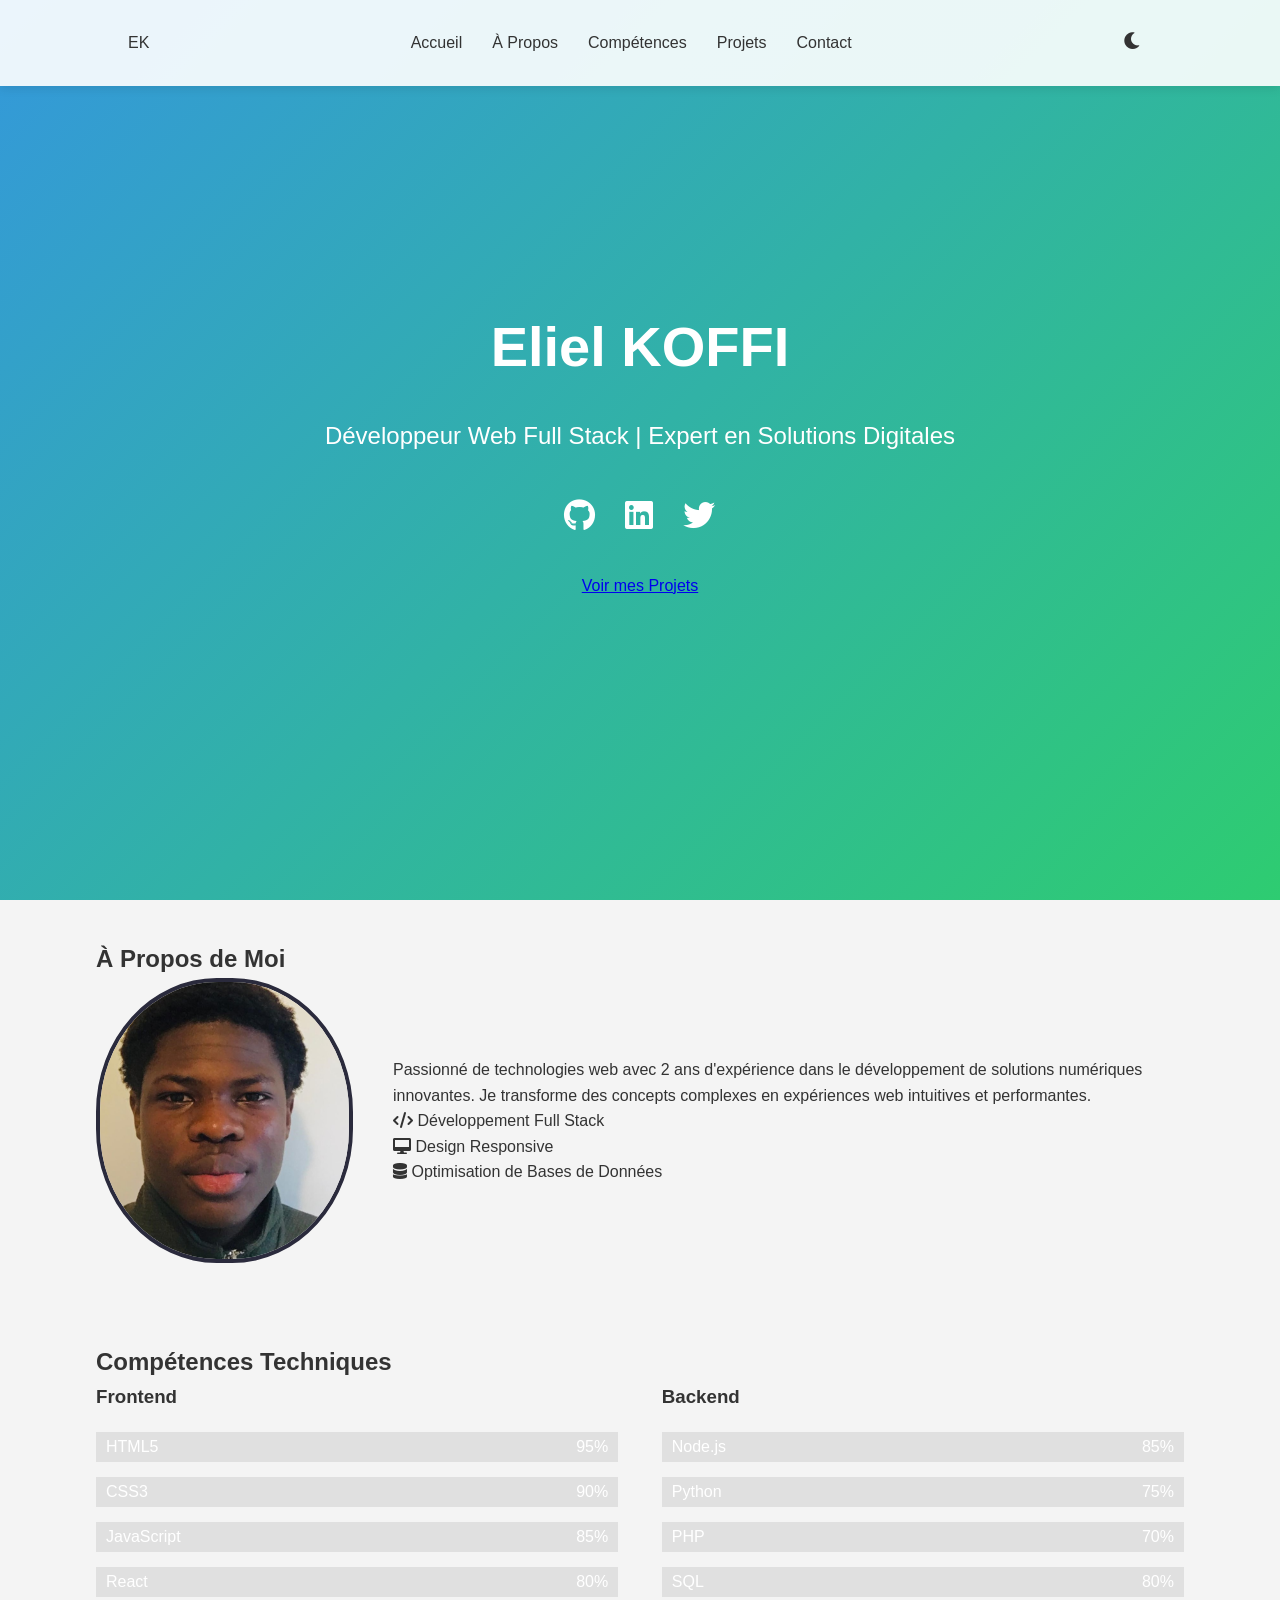
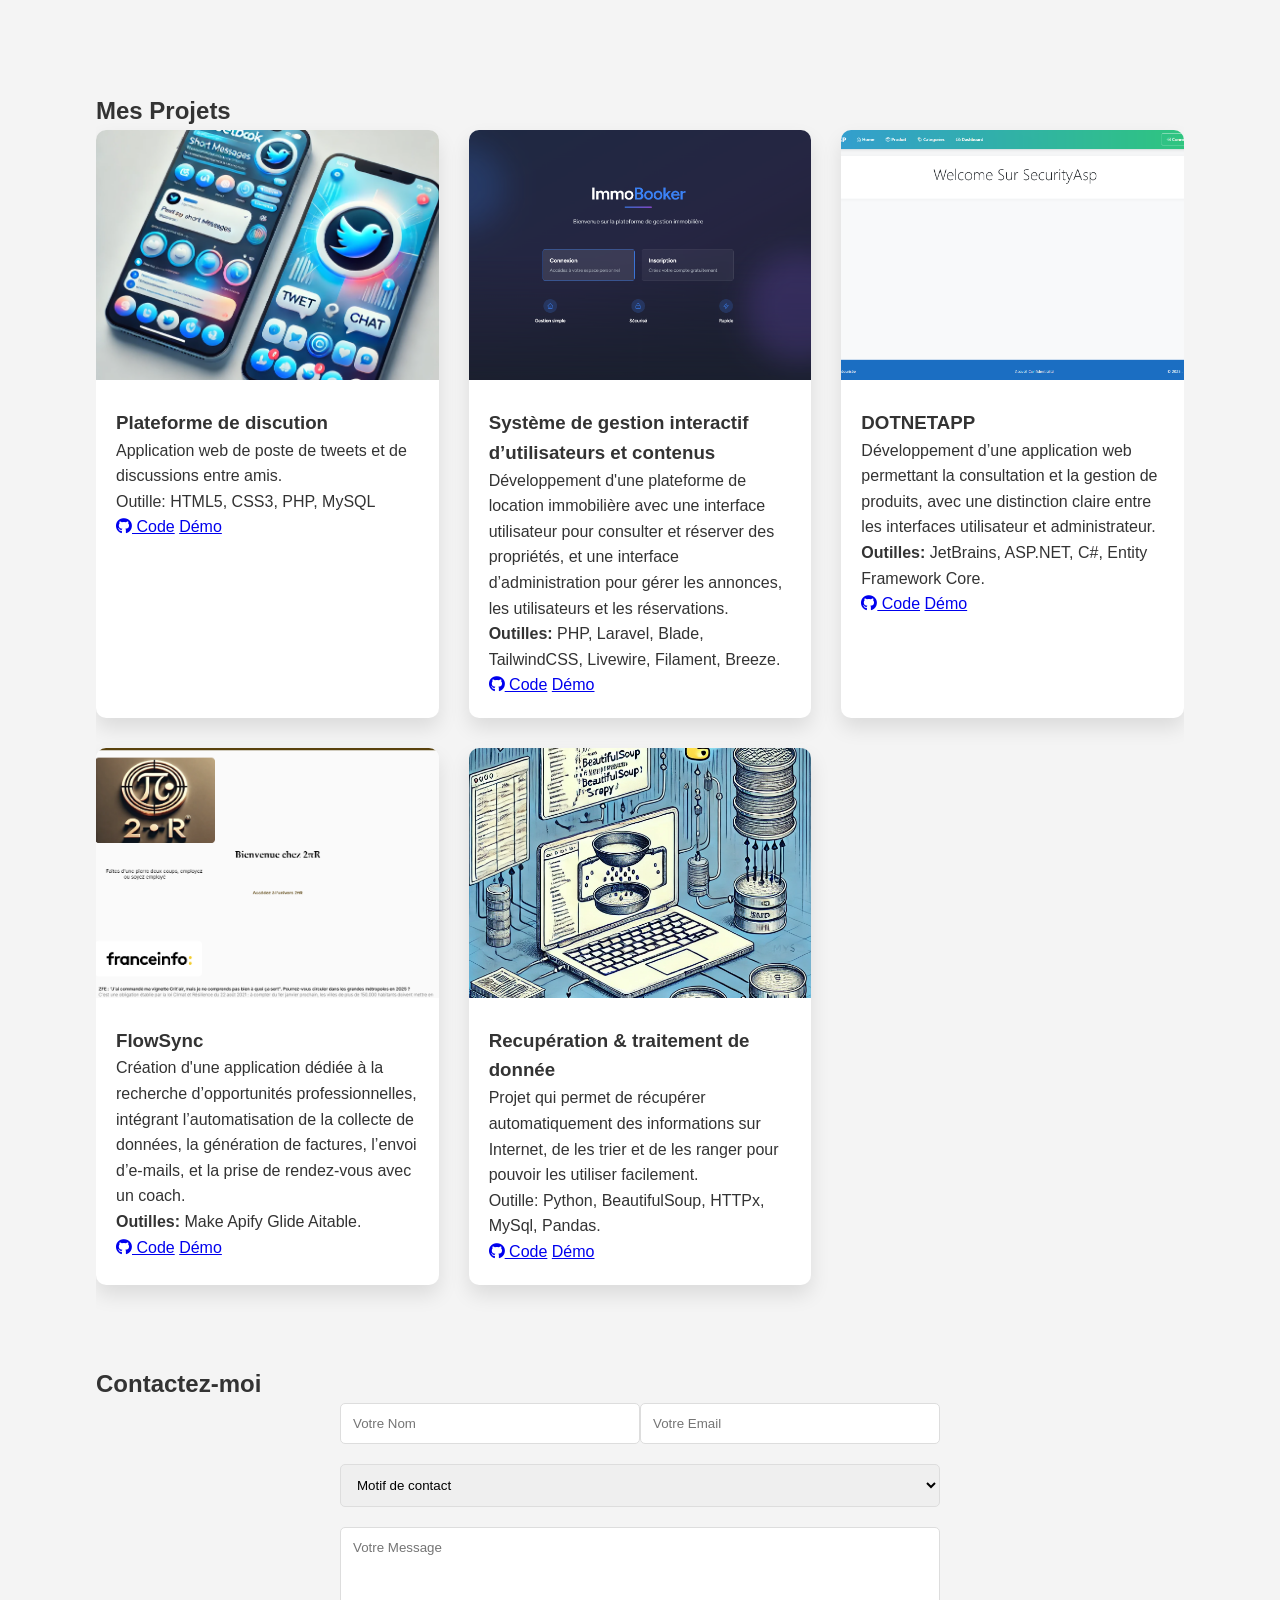
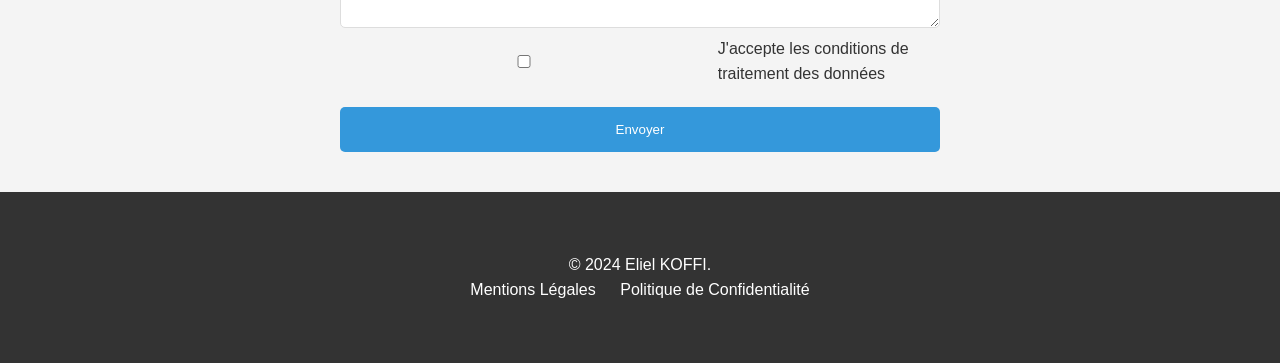
==== index.html @ 54e862e0 "renomage de inex-html.html en index.html" ====
<!DOCTYPE html>
<html lang="fr">
<head>
    <meta charset="UTF-8">
    <meta name="viewport" content="width=device-width, initial-scale=1.0">
    <title>Koffi Eliel - Développeur full-stack</title>
    <link rel="stylesheet" href="styles-css.css">
    <link rel="stylesheet" href="https://cdnjs.cloudflare.com/ajax/libs/font-awesome/6.0.0-beta3/css/all.min.css">
</head>
<body>
    <nav class="navbar">
        <div class="logo">EK</div>
        <ul class="nav-links">
            <li><a href="#home">Accueil</a></li>
            <li><a href="#about">À Propos</a></li>
            <li><a href="#skills">Compétences</a></li>
            <li><a href="#projects">Projets</a></li>
            <li><a href="#contact">Contact</a></li>
        </ul>
        <div class="theme-toggle">
            <i class="fas fa-moon" id="theme-icon"></i>
        </div>
    </nav>

    <section id="home" class="hero">
        <div class="hero-content">
            <h1>Eliel KOFFI</h1>
            <p class="typing-effect">Développeur Web Full Stack | Expert en Solutions Digitales</p>
            <div class="social-links">
                <a href="#" class="social-icon"><i class="fab fa-github"></i></a>
                <a href="https://www.linkedin.com/in/eliel-koffi-778b942a5/" class="social-icon"><i class="fab fa-linkedin"></i></a>
                <a href="#" class="social-icon"><i class="fab fa-twitter"></i></a>
            </div>
            <a href="#projects" class="cta-button">Voir mes Projets</a>
        </div>
    </section>

    <section id="about" class="section">
        <div class="container">
            <h2>À Propos de Moi</h2>
            <div class="about-content">
                <div class="profile-image">
                    <img src="Moi.jpg" alt="Eliel KOFFI">
                </div>
                <div class="about-text">
                    <p>Passionné de technologies web avec 2 ans d'expérience dans le développement de solutions numériques innovantes. Je transforme des concepts complexes en expériences web intuitives et performantes.</p>
                    <div class="skills-summary">
                        <div class="skill-item">
                            <i class="fas fa-code"></i>
                            <span>Développement Full Stack</span>
                        </div>
                        <div class="skill-item">
                            <i class="fas fa-desktop"></i>
                            <span>Design Responsive</span>
                        </div>
                        <div class="skill-item">
                            <i class="fas fa-database"></i>
                            <span>Optimisation de Bases de Données</span>
                        </div>
                    </div>
                </div>
            </div>
        </div>
    </section>

    <section id="skills" class="section">
        <div class="container">
            <h2>Compétences Techniques</h2>
            <div class="skills-grid">
                <div class="skill-category">
                    <h3>Frontend</h3>
                    <div class="skill-bars">
                        <div class="skill-bar" data-skill="HTML5" data-percentage="95"></div>
                        <div class="skill-bar" data-skill="CSS3" data-percentage="90"></div>
                        <div class="skill-bar" data-skill="JavaScript" data-percentage="85"></div>
                        <div class="skill-bar" data-skill="React" data-percentage="80"></div>
                    </div>
                </div>
                <div class="skill-category">
                    <h3>Backend</h3>
                    <div class="skill-bars">
                        <div class="skill-bar" data-skill="Node.js" data-percentage="85"></div>
                        <div class="skill-bar" data-skill="Python" data-percentage="75"></div>
                        <div class="skill-bar" data-skill="PHP" data-percentage="70"></div>
                        <div class="skill-bar" data-skill="SQL" data-percentage="80"></div>
                    </div>
                </div>
            </div>
        </div>
    </section>

    <section id="projects" class="section">
        <div class="container">
            <h2>Mes Projets</h2>
            <div class="projects-grid">
                <div class="project-card" data-category="web">
                    <img src="Image TweetBook.png" alt=" Projet TweetBook">
                    <div class="project-info">
                        <h3>Plateforme de discution</h3>
                        <p>Application web de poste de tweets et de discussions entre amis.</p>
                        <div class="project-tags">
                            <samp>Outille: </samp>
                            <span>HTML5,</span>
                            <span>CSS3,</span>
                            <span>PHP,</span>
                            <span>MySQL</span>
                        </div>
                        <div class="project-links">
                            <a href="#" class="btn-github"><i class="fab fa-github"></i> Code</a>
                            <a href="#" class="btn-demo">Démo</a>
                        </div>
                    </div>
                </div>
                <div class="project-card" data-category="web">
                    <img src="LaraApp.png" alt="page d'accueil de LaraAPP">
                    <div class="project-info">
                        <h3>Système de gestion interactif d’utilisateurs et contenus</h3>
                        <p> Développement d'une plateforme de location immobilière avec une interface utilisateur pour consulter
                            et réserver des propriétés, et une interface d’administration pour gérer les annonces, les utilisateurs
                            et les réservations.
                            <!--
                            <br>- Structuration complète de la base de données et des modèles métiers.
                            <br>- Mise en place d’un système d’authentification avec interfaces sécurisées.
                            <br>- Utilisation de composants dynamiques avec Blade, Livewire, Breeze et TailwindCSS.
                            <br>- Création d’une interface d’administration via Filament pour la gestion avancée des utilisateurs et des contenus.-->
                        </p>
                        <div class="project-tags">
                            <span><strong>Outilles:</strong> PHP, Laravel, Blade, TailwindCSS, Livewire, Filament, Breeze.</span>
                        </div>
                        <div class="project-links">
                            <a href="#" class="btn-github"><i class="fab fa-github"></i> Code</a>
                            <a href="#" class="btn-demo">Démo</a>
                        </div>
                    </div>
                </div>
                <div class="project-card" data-category="web">
                    <img src="DOTNETApp.png" alt="page d'accueil de LaraAPP">
                    <div class="project-info">
                        <h3>DOTNETAPP</h3>
                        <p>Développement d’une application web permettant la consultation et la gestion de produits, 
                            avec une distinction claire entre les interfaces utilisateur et administrateur.
                            <!--
                            <br>- Authentification sécurisée avec gestion des rôles (utilisateur/admin).
                            
                            <br>- Interface responsive adaptée à chaque type de profil.
                            
                            <br>- Partie utilisateur : navigation simple, filtrage dynamique des produits par catégorie, inscription personnalisée.
                            
                            <br>- Partie administrateur : ajout, modification et suppression de produits, gestion des utilisateurs et de leurs rôles.</p>-->
                        <div class="project-tags">
                            <span><strong>Outilles:</strong> JetBrains, ASP.NET, C#, Entity Framework Core.</span>
                        </div>
                        <div class="project-links">
                            <a href="#" class="btn-github"><i class="fab fa-github"></i> Code</a>
                            <a href="#" class="btn-demo">Démo</a>
                        </div>
                    </div>
                </div>

                <div class="project-card" data-category="web">
                    <img src="FlowSync.png" alt="page d'accueil de LaraAPP">
                    <div class="project-info">
                        <h3>FlowSync</h3>
                        <p>Création d'une application dédiée à la recherche d’opportunités professionnelles,
                            intégrant l’automatisation de la collecte de données, 
                            la génération de factures, l’envoi d’e-mails, et la prise de rendez-vous avec un coach.
                        <div class="project-tags">
                            <span><strong>Outilles:</strong> Make  Apify  Glide  Aitable.</span>
                        </div>
                        <div class="project-links">
                            <a href="https://eliel-airtable-app-98rp.glide.page" class="btn-github"><i class="fab fa-github"></i> Code</a>
                            <a href="https://eliel-airtable-app-98rp.glide.page" class="btn-demo">Démo</a>
                        </div>
                    </div>
                </div>
                
                <div class="project-card" data-category="web">
                    <img src="Web scraping.png" alt="image de web scraping">
                    <div class="project-info">
                        <h3>Recupération & traitement de donnée</h3>
                        <p>
                            Projet qui permet de récupérer automatiquement des informations sur Internet, 
                            de les trier et de les ranger pour pouvoir les utiliser facilement.
                        </p>
                        <div class="project-tags">
                            <span>Outille: </span>
                            <span>Python,</span>
                            <span>BeautifulSoup,</span>
                            <samp>HTTPx,</samp> 
                            <samp>MySql,</samp> 
                            <samp>Pandas.</span>
                            
                        </div>
                        <div class="project-links">
                            <a href="#" class="btn-github"><i class="fab fa-github"></i> Code</a>
                            <a href="#" class="btn-demo">Démo</a>
                        </div>
                    </div>
                </div>
                
            </div>
            <!--
            <div class="project-filters">
                <button class="filter-btn active" data-filter="all">Tous</button>
                <button class="filter-btn" data-filter="web">Web</button>
                <button class="filter-btn" data-filter="mobile">Mobile</button>
            </div>
            -->
            
        </div>
    </section>

    <section id="contact" class="section">
        <div class="container">
            <h2>Contactez-moi</h2>
            <form id="contactForm" class="contact-form">
                <div class="form-group">
                    <input type="text" id="name" placeholder="Votre Nom" required>
                    <input type="email" id="email" placeholder="Votre Email" required>
                </div>
                <div class="form-group">
                    <select id="reason" required>
                        <option value="">Motif de contact</option>
                        <option value="project">Proposition de Projet</option>
                        <option value="consultation">Consultation</option>
                        <option value="other">Autre</option>
                    </select>
                </div>
                <textarea id="message" placeholder="Votre Message" rows="5" required></textarea>
                <div class="form-group form-check">
                    <input type="checkbox" id="gdpr" required>
                    <label for="gdpr">J'accepte les conditions de traitement des données</label>
                </div>
                <button type="submit" class="submit-btn">Envoyer</button>
            </form>
        </div>
    </section>

    <footer>
        <div class="container">
            <p>&copy; 2024 Eliel KOFFI.</p>
            <div class="footer-links">
                <a href="#">Mentions Légales</a>
                <a href="#">Politique de Confidentialité</a>
            </div>
        </div>
    </footer>

    <div class="scroll-to-top">
        <i class="fas fa-arrow-up"></i>
    </div>

    <script src="script.js"></script>
</body>
</html>
---- styles-css.css ----
:root {
    --primary-color: #3498db;
    --secondary-color: #2ecc71;
    --background-light: #f4f4f4;
    --background-dark: #1a1a2e;
    --text-light: #333;
    --text-dark: #f4f4f4;
    --navbar-light: rgba(255,255,255,0.9);
    --navbar-dark: rgba(26, 26, 46, 0.9);
    --card-light: white;
    --card-dark: #2a2a3c;
}

* {
    margin: 0;
    padding: 0;
    box-sizing: border-box;
    font-family: 'Segoe UI', Tahoma, Geneva, Verdana, sans-serif;
    scroll-behavior: smooth;
}

body {
    background-color: var(--background-light);
    color: var(--text-light);
    line-height: 1.6;
    transition: background-color 0.3s, color 0.3s;
}

body.dark-mode {
    background-color: var(--background-dark);
    color: var(--text-dark);
}

.container {
    width: 85%;
    margin: auto;
    overflow: hidden;
    padding: 40px 0;
}

/* Navigation */
.navbar {
    display: flex;
    justify-content: space-between;
    align-items: center;
    padding: 20px 10%;
    background-color: var(--navbar-light);
    position: fixed;
    width: 100%;
    top: 0;
    z-index: 1000;
    box-shadow: 0 2px 10px rgba(0,0,0,0.1);
}


.nav-links {
    display: flex;
    list-style: none;
}

.nav-links li {
    margin: 0 15px;
}

.nav-links a {
    text-decoration: none;
    color: var(--text-light);
    font-weight: 500;
    transition: color 0.3s;
}

.nav-links a:hover {
    color: var(--primary-color);
}

/* Theme Toggle */
.theme-toggle {
    cursor: pointer;
    padding: 10px;
}

.theme-toggle i {
    font-size: 1.2rem;
    transition: transform 0.3s ease;
}

.theme-toggle:hover i {
    transform: scale(1.1);
}

/* Hero Section */
.hero {
    display: flex;
    align-items: center;
    justify-content: center;
    height: 100vh;
    text-align: center;
    background: linear-gradient(135deg, var(--primary-color), var(--secondary-color));
    color: white;
}

.hero-content {
    max-width: 800px;
    padding: 0 20px;
}

.hero h1 {
    font-size: 3.5em;
    margin-bottom: 20px;
}

.typing-effect {
    font-size: 1.5em;
    height: 50px;
    display: flex;
    align-items: center;
    justify-content: center;
}

.social-links {
    display: flex;
    justify-content: center;
    margin: 30px 0;
}

.social-icon {
    color: white;
    font-size: 2em;
    margin: 0 15px;
    transition: transform 0.3s;
}

.social-icon:hover {
    transform: scale(1.2);
}

/* About Section */
.about-content {
    display: flex;
    align-items: center;
    gap: 40px;
}

.profile-image {
    flex-shrink: 0;
    width: 257px;
    height: 285px;
    overflow: hidden;
    border-radius: 47%;
    border: 4px solid var(--card-dark);
}

.profile-image img {
    width: 100%;
    height: 100%;
    object-fit: cover;
}

.about-text {
    flex: 1;
}

/* Skills Section */
.skills-grid {
    display: flex;
    justify-content: space-between;
}

.skill-category {
    width: 48%;
}

.skill-bars {
    margin-top: 20px;
}

.skill-bar {
    background-color: #e0e0e0;
    height: 30px;
    margin-bottom: 15px;
    position: relative;
}

.skill-bar::before {
    content: attr(data-skill);
    position: absolute;
    left: 10px;
    top: 50%;
    transform: translateY(-50%);
    color: white;
    z-index: 1;
}

.skill-bar::after {
    content: attr(data-percentage)"%";
    position: absolute;
    right: 10px;
    top: 50%;
    transform: translateY(-50%);
    color: white;
    z-index: 1;
}

/* Projects Section */
.projects-grid {
    display: grid;
    grid-template-columns: repeat(3, 1fr);
    gap: 30px;
}

.project-card {
    background-color: var(--card-light);
    border-radius: 10px;
    overflow: hidden;
    box-shadow: 0 10px 20px rgba(0,0,0,0.1);
    transition: transform 0.3s;
}

.project-card:hover {
    transform: translateY(-10px);
}

.project-card img {
    width: 100%;
    height: 250px;
    object-fit: cover;
}

.project-info {
    padding: 20px;
}

/* Dark Mode Styles */
body.dark-mode .navbar {
    background-color: var(--navbar-dark);
}

body.dark-mode .nav-links a {
    color: var(--text-dark);
}

body.dark-mode .project-card {
    background-color: var(--card-dark);
}

body.dark-mode .project-info {
    color: var(--text-dark);
}

/* Contact Form */
.contact-form {
    max-width: 600px;
    margin: auto;
}

.form-group {
    display: flex;
    margin-bottom: 20px;
}

.form-group input, 
.contact-form select, 
.contact-form textarea {
    width: 100%;
    padding: 12px;
    border: 1px solid #ddd;
    border-radius: 5px;
}

.form-check {
    display: flex;
    align-items: center;
}

.form-check input {
    margin-right: 10px;
}

.submit-btn {
    width: 100%;
    padding: 15px;
    background-color: var(--primary-color);
    color: white;
    border: none;
    border-radius: 5px;
    cursor: pointer;
    transition: background-color 0.3s;
}

.submit-btn:hover {
    background-color: #2980b9;
}

/* Footer */
footer {
    background-color: #333;
    color: white;
    text-align: center;
    padding: 20px 0;
}

.footer-links a {
    color: white;
    margin: 0 10px;
    text-decoration: none;
}

/* Scroll to Top */
.scroll-to-top {
    position: fixed;
    bottom: 20px;
    right: 20px;
    background-color: var(--primary-color);
    color: white;
    width: 40px;
    height: 40px;
    border-radius: 50%;
    display: flex;
    justify-content: center;
    align-items: center;
    cursor: pointer;
    transition: opacity 0.3s, transform 0.3s;
    opacity: 0;
}

.scroll-to-top.visible {
    opacity: 1;
}

.scroll-to-top:hover {
    transform: translateY(-5px);
}
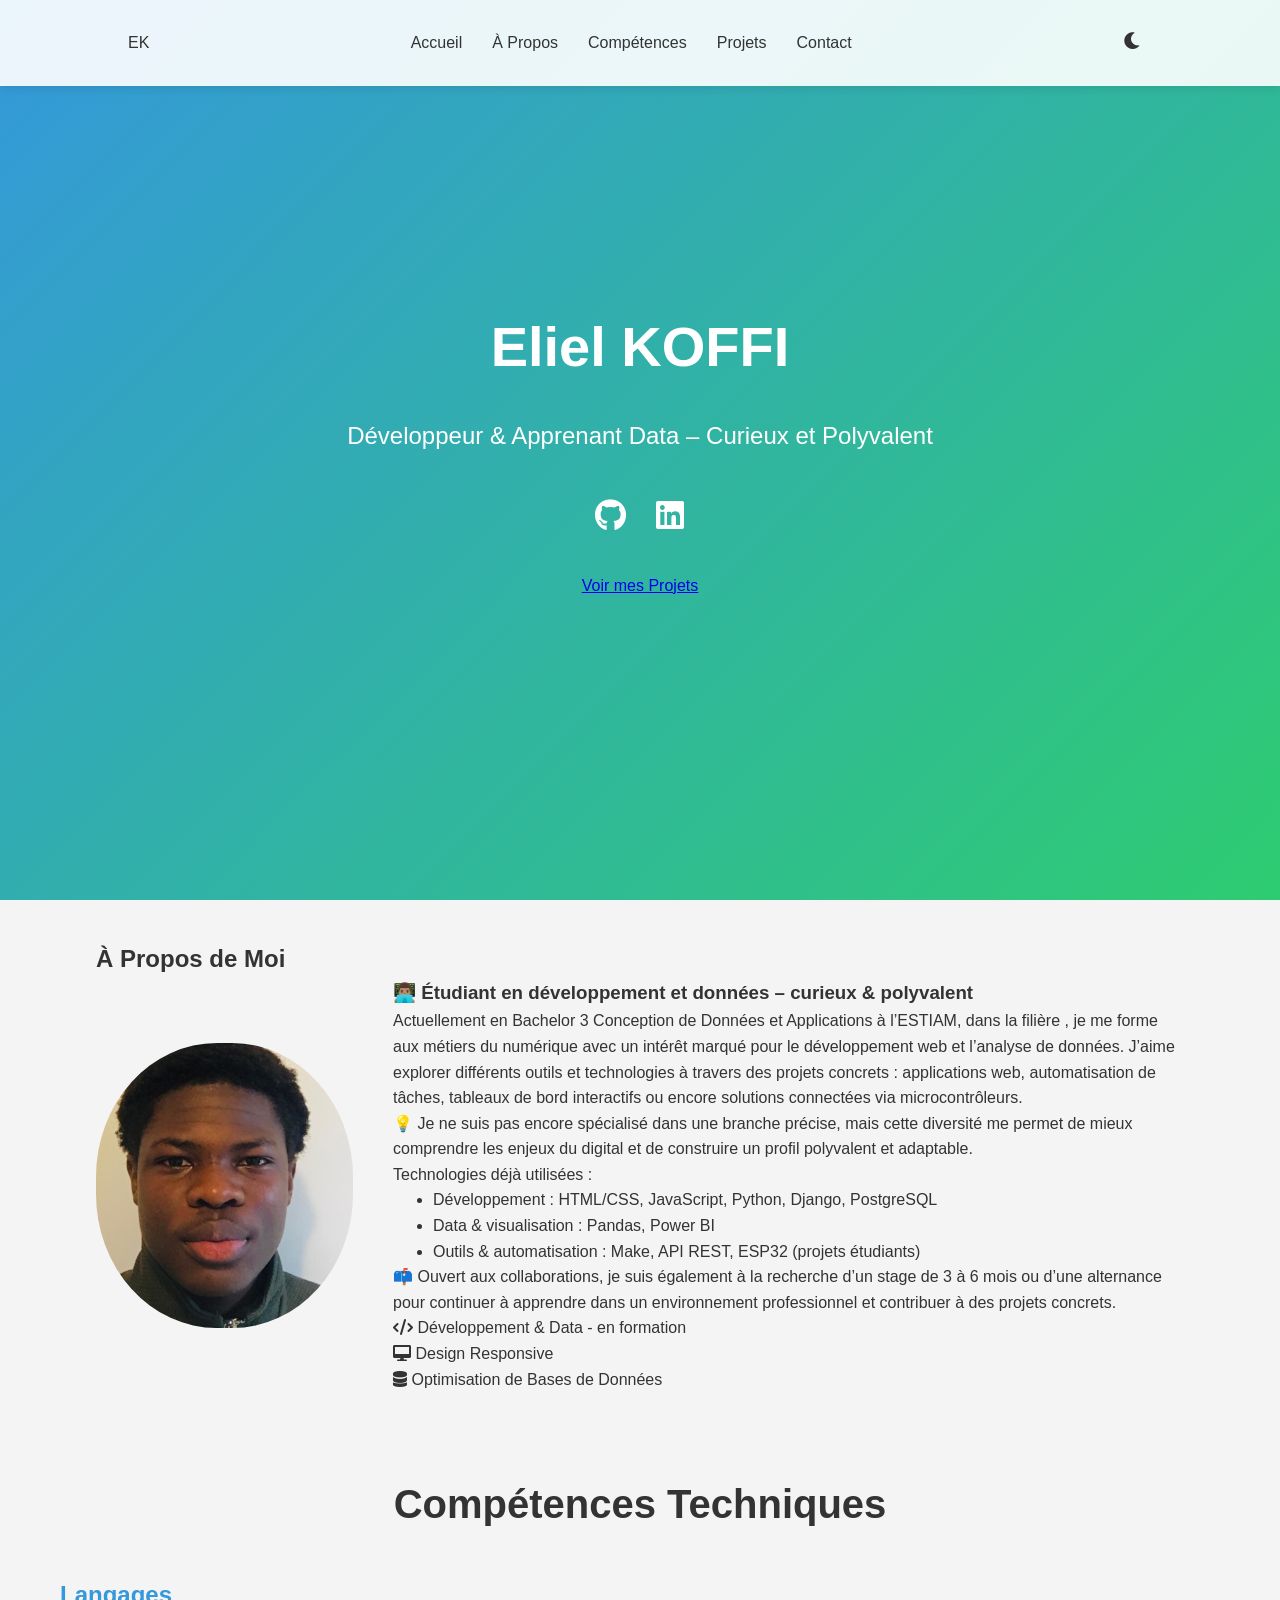
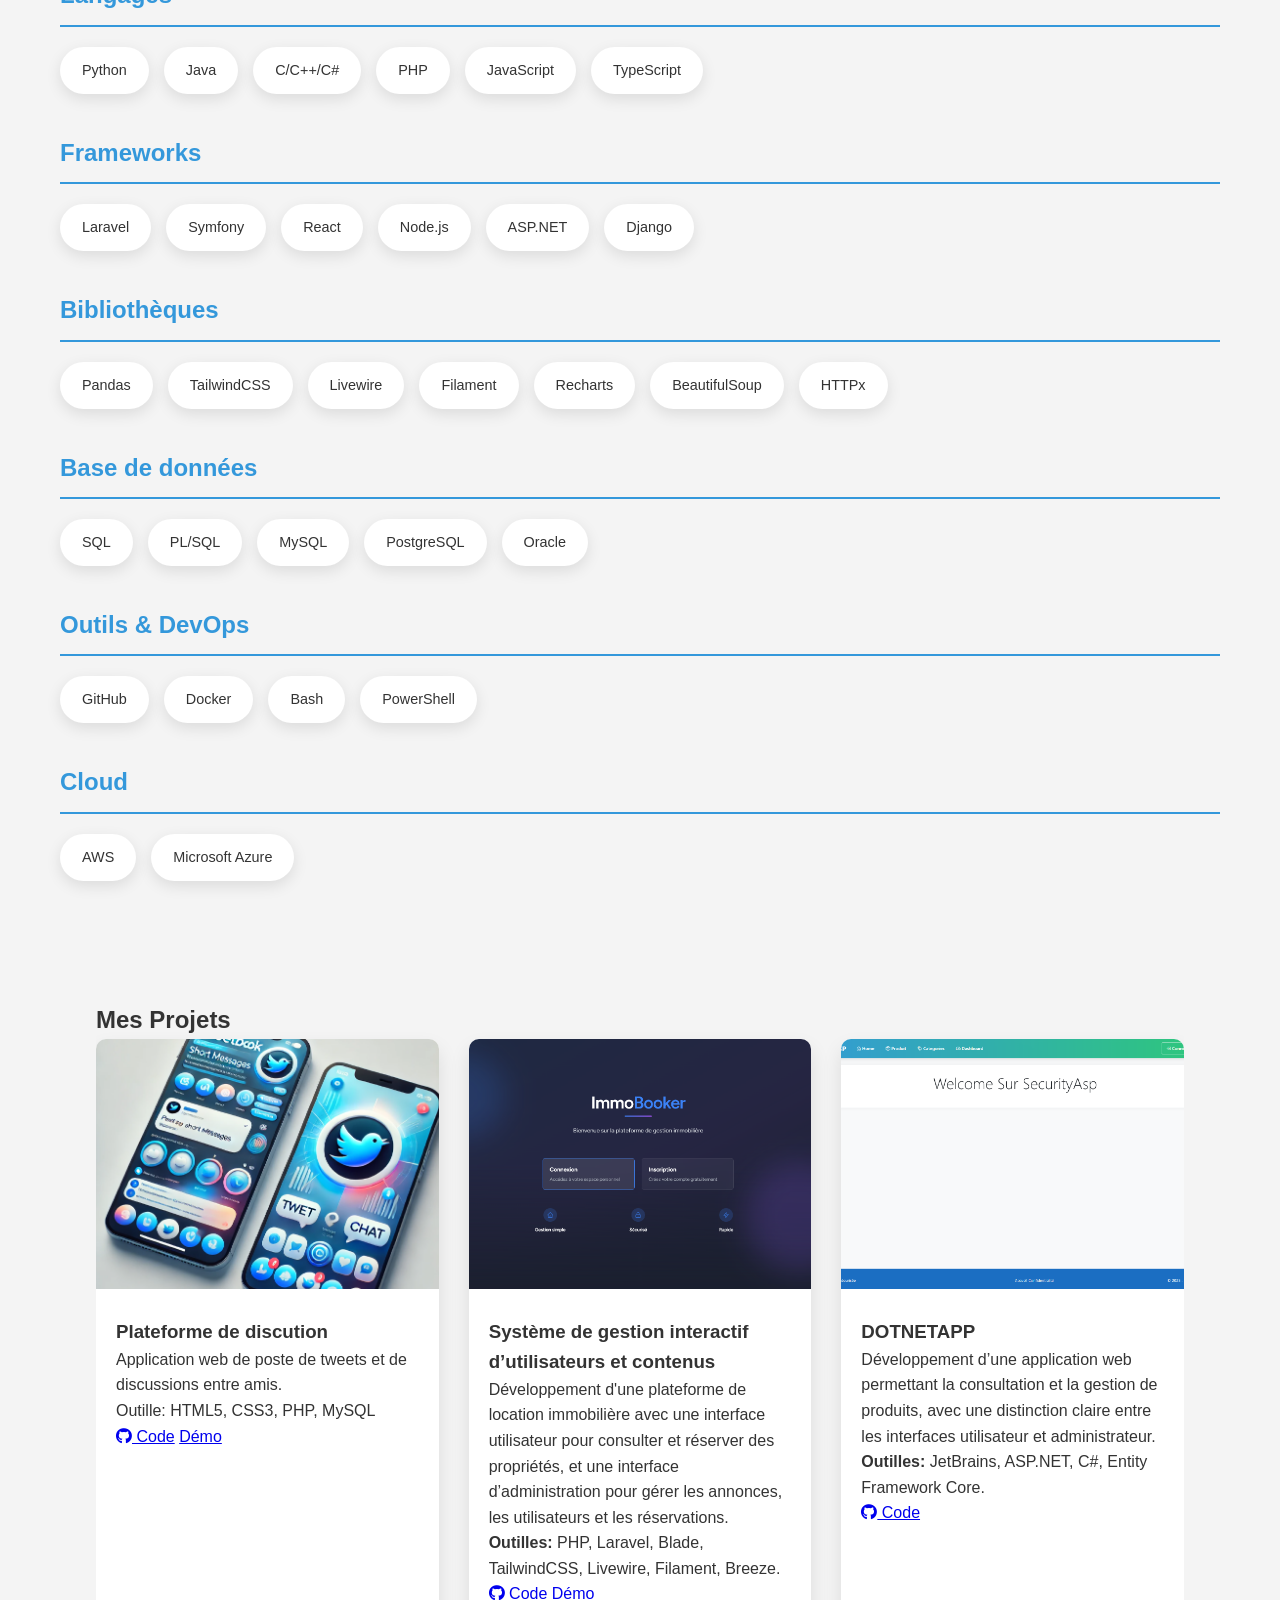
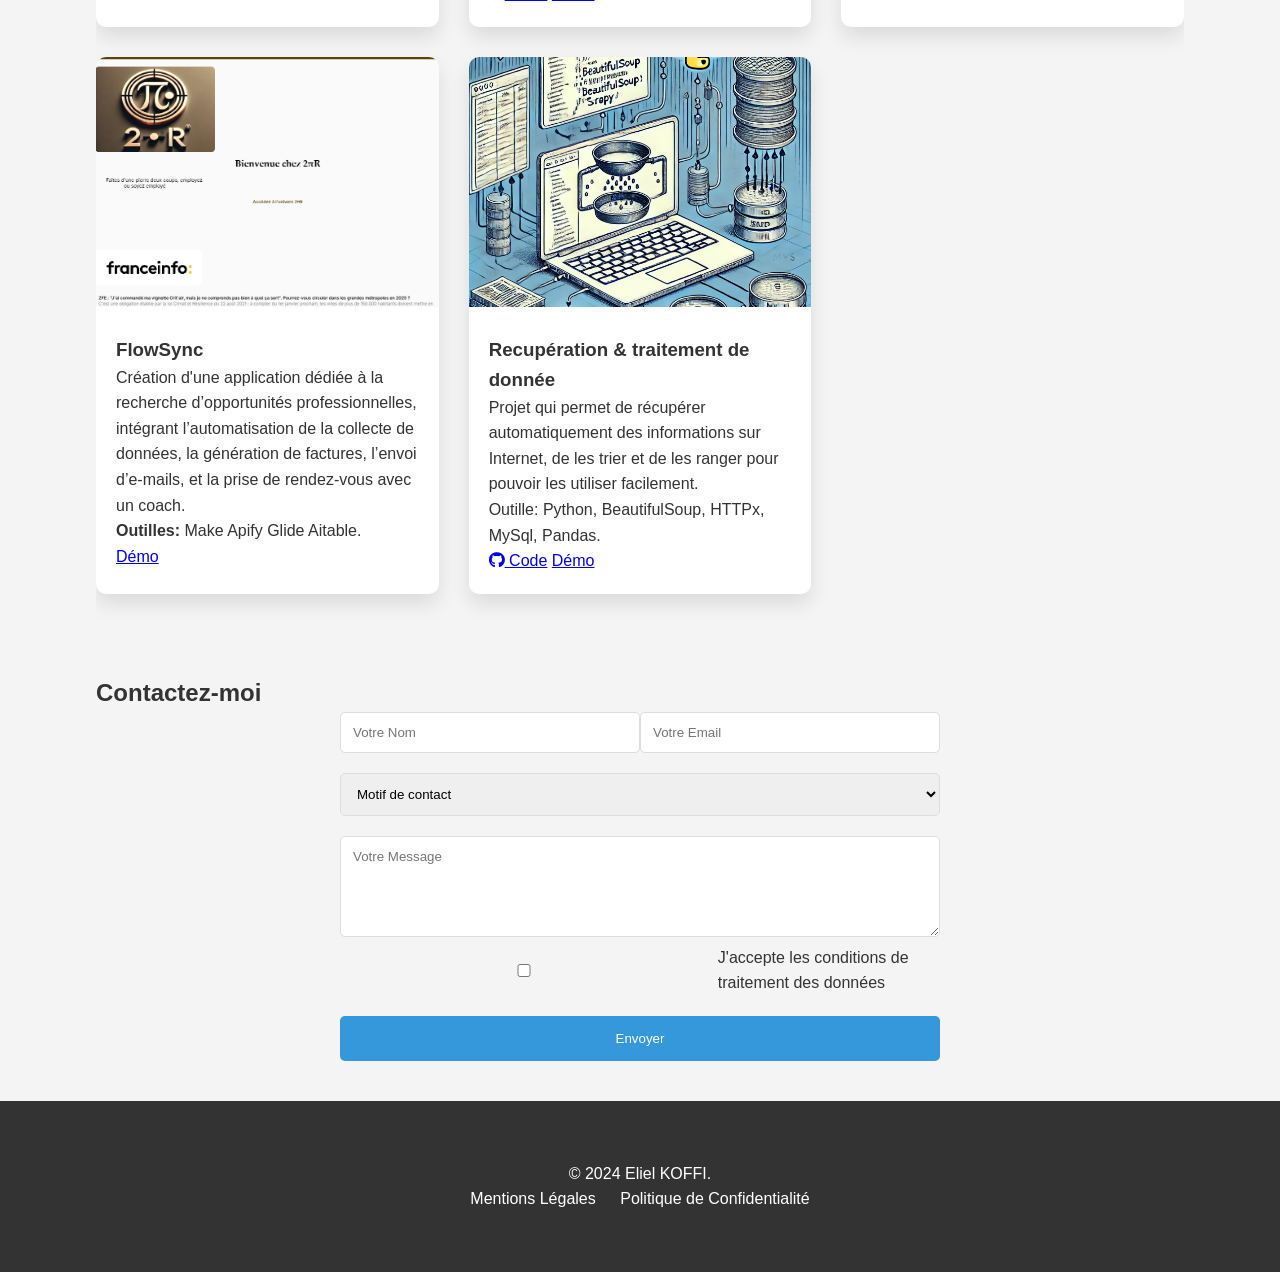
==== commit 4a22a198: "- optimisation de la prise de contact  avec une automatisation qui m'envoie un mails (sur elielkoffi" ====
--- a/index.html
+++ b/index.html
@@ -25,11 +25,11 @@
     <section id="home" class="hero">
         <div class="hero-content">
             <h1>Eliel KOFFI</h1>
-            <p class="typing-effect">Développeur Web Full Stack | Expert en Solutions Digitales</p>
+            <p class="typing-effect">Développeur & Apprenant Data – Curieux et Polyvalent</p>
             <div class="social-links">
-                <a href="#" class="social-icon"><i class="fab fa-github"></i></a>
+                <a href="https://github.com/dashboard" class="social-icon"><i class="fab fa-github"></i></a>
                 <a href="https://www.linkedin.com/in/eliel-koffi-778b942a5/" class="social-icon"><i class="fab fa-linkedin"></i></a>
-                <a href="#" class="social-icon"><i class="fab fa-twitter"></i></a>
+                <!--<a href="#" class="social-icon"><i class="fab fa-twitter"></i></a>!-->
             </div>
             <a href="#projects" class="cta-button">Voir mes Projets</a>
         </div>
@@ -43,11 +43,25 @@
                     <img src="Moi.jpg" alt="Eliel KOFFI">
                 </div>
                 <div class="about-text">
-                    <p>Passionné de technologies web avec 2 ans d'expérience dans le développement de solutions numériques innovantes. Je transforme des concepts complexes en expériences web intuitives et performantes.</p>
+                    <h3>👨🏽‍💻 Étudiant en développement et données – curieux & polyvalent</h3>
+                    <p>
+                        Actuellement en Bachelor 3 Conception de Données et Applications à l’ESTIAM, dans la filière , je me forme aux métiers du numérique avec un intérêt marqué pour le développement web et l’analyse de données.
+                        J’aime explorer différents outils et technologies à travers des projets concrets : applications web, automatisation de tâches, tableaux de bord interactifs ou encore solutions connectées via microcontrôleurs.<br>
+                        💡 Je ne suis pas encore spécialisé dans une branche précise, mais cette diversité me permet de mieux comprendre les enjeux du digital et de construire un profil polyvalent et adaptable.
+                    </p>
+                    <p>
+                        Technologies déjà utilisées :
+                        <ul style="margin-left: 40px;">
+                            <li>Développement : HTML/CSS, JavaScript, Python, Django, PostgreSQL</li>
+                            <li>Data & visualisation : Pandas, Power BI</li>
+                            <li>Outils & automatisation : Make, API REST, ESP32 (projets étudiants)</li>
+                        </ul>
+                        📫 Ouvert aux collaborations, je suis également à la recherche d’un stage de 3 à 6 mois ou d’une alternance pour continuer à apprendre dans un environnement professionnel et contribuer à des projets concrets.
+                    </p>
                     <div class="skills-summary">
                         <div class="skill-item">
                             <i class="fas fa-code"></i>
-                            <span>Développement Full Stack</span>
+                            <span>Développement & Data - en formation</span>
                         </div>
                         <div class="skill-item">
                             <i class="fas fa-desktop"></i>
@@ -64,26 +78,72 @@
     </section>
 
     <section id="skills" class="section">
-        <div class="container">
-            <h2>Compétences Techniques</h2>
-            <div class="skills-grid">
-                <div class="skill-category">
-                    <h3>Frontend</h3>
-                    <div class="skill-bars">
-                        <div class="skill-bar" data-skill="HTML5" data-percentage="95"></div>
-                        <div class="skill-bar" data-skill="CSS3" data-percentage="90"></div>
-                        <div class="skill-bar" data-skill="JavaScript" data-percentage="85"></div>
-                        <div class="skill-bar" data-skill="React" data-percentage="80"></div>
-                    </div>
-                </div>
-                <div class="skill-category">
-                    <h3>Backend</h3>
-                    <div class="skill-bars">
-                        <div class="skill-bar" data-skill="Node.js" data-percentage="85"></div>
-                        <div class="skill-bar" data-skill="Python" data-percentage="75"></div>
-                        <div class="skill-bar" data-skill="PHP" data-percentage="70"></div>
-                        <div class="skill-bar" data-skill="SQL" data-percentage="80"></div>
-                    </div>
+        <div class="skills-container">
+            <h2 class="skills-title">Compétences Techniques</h2>
+            
+            <div class="skills-category">
+                <h3 class="category-title">Langages</h3>
+                <div class="skills-grid">
+                    <span class="skill-tag">Python</span>
+                    <span class="skill-tag">Java</span>
+                    <span class="skill-tag">C/C++/C#</span>
+                    <span class="skill-tag">PHP</span>
+                    <span class="skill-tag">JavaScript</span>
+                    <span class="skill-tag">TypeScript</span>
+                </div>
+            </div>
+            
+            <div class="skills-category">
+                <h3 class="category-title">Frameworks</h3>
+                <div class="skills-grid">
+                    <span class="skill-tag">Laravel</span>
+                    <span class="skill-tag">Symfony</span>
+                    <span class="skill-tag">React</span>
+                    <span class="skill-tag">Node.js</span>
+                    <span class="skill-tag">ASP.NET</span>
+                    <span class="skill-tag">Django</span>
+                </div>
+            </div>
+
+            <div class="skills-category">
+                <h3 class="category-title">Bibliothèques</h3>
+                <div class="skills-grid">
+                    <span class="skill-tag">Pandas</span>
+                    <span class="skill-tag">TailwindCSS</span>
+                    <span class="skill-tag">Livewire</span>
+                    <span class="skill-tag">Filament</span>
+                    <span class="skill-tag">Recharts</span>
+                    <span class="skill-tag">BeautifulSoup</span>
+                    <span class="skill-tag">HTTPx</span>
+                </div>
+            </div>
+            
+            <div class="skills-category">
+                <h3 class="category-title">Base de données</h3>
+                <div class="skills-grid">
+                    <span class="skill-tag">SQL</span>
+                    <span class="skill-tag">PL/SQL</span>
+                    <span class="skill-tag">MySQL</span>
+                    <span class="skill-tag">PostgreSQL</span>
+                    <span class="skill-tag">Oracle</span>
+                </div>
+            </div>
+            
+            <div class="skills-category">
+                <h3 class="category-title">Outils & DevOps</h3>
+                <div class="skills-grid">
+                    <span class="skill-tag">GitHub</span>
+                    <span class="skill-tag">Docker</span>
+                    <span class="skill-tag">Bash</span>
+                    <span class="skill-tag">PowerShell</span>
+                </div>
+            </div>
+            
+            <div class="skills-category">
+                <h3 class="category-title">Cloud</h3>
+                <div class="skills-grid">
+                    <span class="skill-tag">AWS</span>
+                    <span class="skill-tag">Microsoft Azure</span>
                 </div>
             </div>
         </div>
@@ -106,7 +166,7 @@
                             <span>MySQL</span>
                         </div>
                         <div class="project-links">
-                            <a href="#" class="btn-github"><i class="fab fa-github"></i> Code</a>
+                            <a href="https://github.com/Ejk225/TwittBook.git" class="btn-github"><i class="fab fa-github"></i> Code</a>
                             <a href="#" class="btn-demo">Démo</a>
                         </div>
                     </div>
@@ -139,20 +199,12 @@
                         <h3>DOTNETAPP</h3>
                         <p>Développement d’une application web permettant la consultation et la gestion de produits, 
                             avec une distinction claire entre les interfaces utilisateur et administrateur.
-                            <!--
-                            <br>- Authentification sécurisée avec gestion des rôles (utilisateur/admin).
+                        <div class="project-tags">
+                            <span><strong>Outilles:</strong> JetBrains, ASP.NET, C#, Entity Framework Core.</span>
+                        </div>
+                        <div class="project-links">
+                            <a href="https://github.com/Ejk225/DOTNETAPP/tree/main/SecurityAsp" class="btn-github"><i class="fab fa-github"></i> Code</a>
                             
-                            <br>- Interface responsive adaptée à chaque type de profil.
-                            
-                            <br>- Partie utilisateur : navigation simple, filtrage dynamique des produits par catégorie, inscription personnalisée.
-                            
-                            <br>- Partie administrateur : ajout, modification et suppression de produits, gestion des utilisateurs et de leurs rôles.</p>-->
-                        <div class="project-tags">
-                            <span><strong>Outilles:</strong> JetBrains, ASP.NET, C#, Entity Framework Core.</span>
-                        </div>
-                        <div class="project-links">
-                            <a href="#" class="btn-github"><i class="fab fa-github"></i> Code</a>
-                            <a href="#" class="btn-demo">Démo</a>
                         </div>
                     </div>
                 </div>
@@ -168,7 +220,6 @@
                             <span><strong>Outilles:</strong> Make  Apify  Glide  Aitable.</span>
                         </div>
                         <div class="project-links">
-                            <a href="https://eliel-airtable-app-98rp.glide.page" class="btn-github"><i class="fab fa-github"></i> Code</a>
                             <a href="https://eliel-airtable-app-98rp.glide.page" class="btn-demo">Démo</a>
                         </div>
                     </div>
@@ -222,6 +273,7 @@
                     <select id="reason" required>
                         <option value="">Motif de contact</option>
                         <option value="project">Proposition de Projet</option>
+                        <option value="project">Proposition d'offre</option>
                         <option value="consultation">Consultation</option>
                         <option value="other">Autre</option>
                     </select>
--- a/styles-css.css
+++ b/styles-css.css
@@ -147,7 +147,7 @@
     height: 285px;
     overflow: hidden;
     border-radius: 47%;
-    border: 4px solid var(--card-dark);
+    
 }
 
 .profile-image img {
@@ -158,47 +158,100 @@
 
 .about-text {
     flex: 1;
-}
-
-/* Skills Section */
+    
+}
+
+/* Skills Section - Remplace la section existante */
+.skills-container {
+    max-width: 1200px;
+    margin: 0 auto;
+    padding: 40px 20px;
+}
+
+.skills-title {
+    text-align: center;
+    font-size: 2.5em;
+    margin-bottom: 40px;
+    color: var(--text-light);
+}
+
+.skills-category {
+    margin-bottom: 40px;
+}
+
+.category-title {
+    font-size: 1.5em;
+    margin-bottom: 20px;
+    color: var(--primary-color);
+    border-bottom: 2px solid var(--primary-color);
+    padding-bottom: 10px;
+}
+
 .skills-grid {
     display: flex;
-    justify-content: space-between;
-}
-
-.skill-category {
-    width: 48%;
-}
-
-.skill-bars {
-    margin-top: 20px;
-}
-
-.skill-bar {
-    background-color: #e0e0e0;
-    height: 30px;
-    margin-bottom: 15px;
-    position: relative;
-}
-
-.skill-bar::before {
-    content: attr(data-skill);
-    position: absolute;
-    left: 10px;
-    top: 50%;
-    transform: translateY(-50%);
-    color: white;
-    z-index: 1;
-}
-
-.skill-bar::after {
-    content: attr(data-percentage)"%";
-    position: absolute;
-    right: 10px;
-    top: 50%;
-    transform: translateY(-50%);
-    color: white;
-    z-index: 1;
+    flex-wrap: wrap;
+    gap: 15px;
+}
+
+.skill-tag {
+    background-color: var(--card-light);
+    color: var(--text-light);
+    padding: 10px 20px;
+    border-radius: 25px;
+    font-size: 0.9em;
+    font-weight: 500;
+    box-shadow: 0 5px 15px rgba(0,0,0,0.1);
+    transition: all 0.3s ease;
+    border: 2px solid transparent;
+}
+
+.skill-tag:hover {
+    transform: translateY(-3px);
+    box-shadow: 0 8px 25px rgba(0,0,0,0.15);
+    border-color: var(--primary-color);
+    background-color: var(--primary-color);
+    color: white;
+}
+
+/* Dark Mode Styles pour les compétences */
+body.dark-mode .skills-title {
+    color: var(--text-dark);
+}
+
+body.dark-mode .category-title {
+    color: var(--secondary-color);
+    border-bottom-color: var(--secondary-color);
+}
+
+body.dark-mode .skill-tag {
+    background-color: var(--card-dark);
+    color: var(--text-dark);
+}
+
+body.dark-mode .skill-tag:hover {
+    background-color: var(--secondary-color);
+    border-color: var(--secondary-color);
+    color: white;
+}
+
+/* Responsive Design */
+@media (max-width: 768px) {
+    .skills-grid {
+        justify-content: center;
+    }
+    
+    .skill-tag {
+        font-size: 0.8em;
+        padding: 8px 16px;
+    }
+    
+    .skills-title {
+        font-size: 2em;
+    }
+    
+    .category-title {
+        font-size: 1.3em;
+    }
 }
 
 /* Projects Section */
@@ -329,4 +382,31 @@
 
 .scroll-to-top:hover {
     transform: translateY(-5px);
-}+}
+
+/* pop up d'information */
+.feedback {
+  margin-top: 15px;
+  padding: 12px 20px;
+  border-radius: 6px;
+  font-size: 16px;
+  font-weight: 500;
+  animation: fadeIn 0.5s ease-in-out;
+}
+
+.feedback.success {
+  background-color: #e0f7e9;
+  color: #2e7d32;
+  border: 1px solid #81c784;
+}
+
+.feedback.error {
+  background-color: #fdecea;
+  color: #c62828;
+  border: 1px solid #ef5350;
+}
+
+@keyframes fadeIn {
+  from { opacity: 0; transform: translateY(10px); }
+  to { opacity: 1; transform: translateY(0); }
+}
